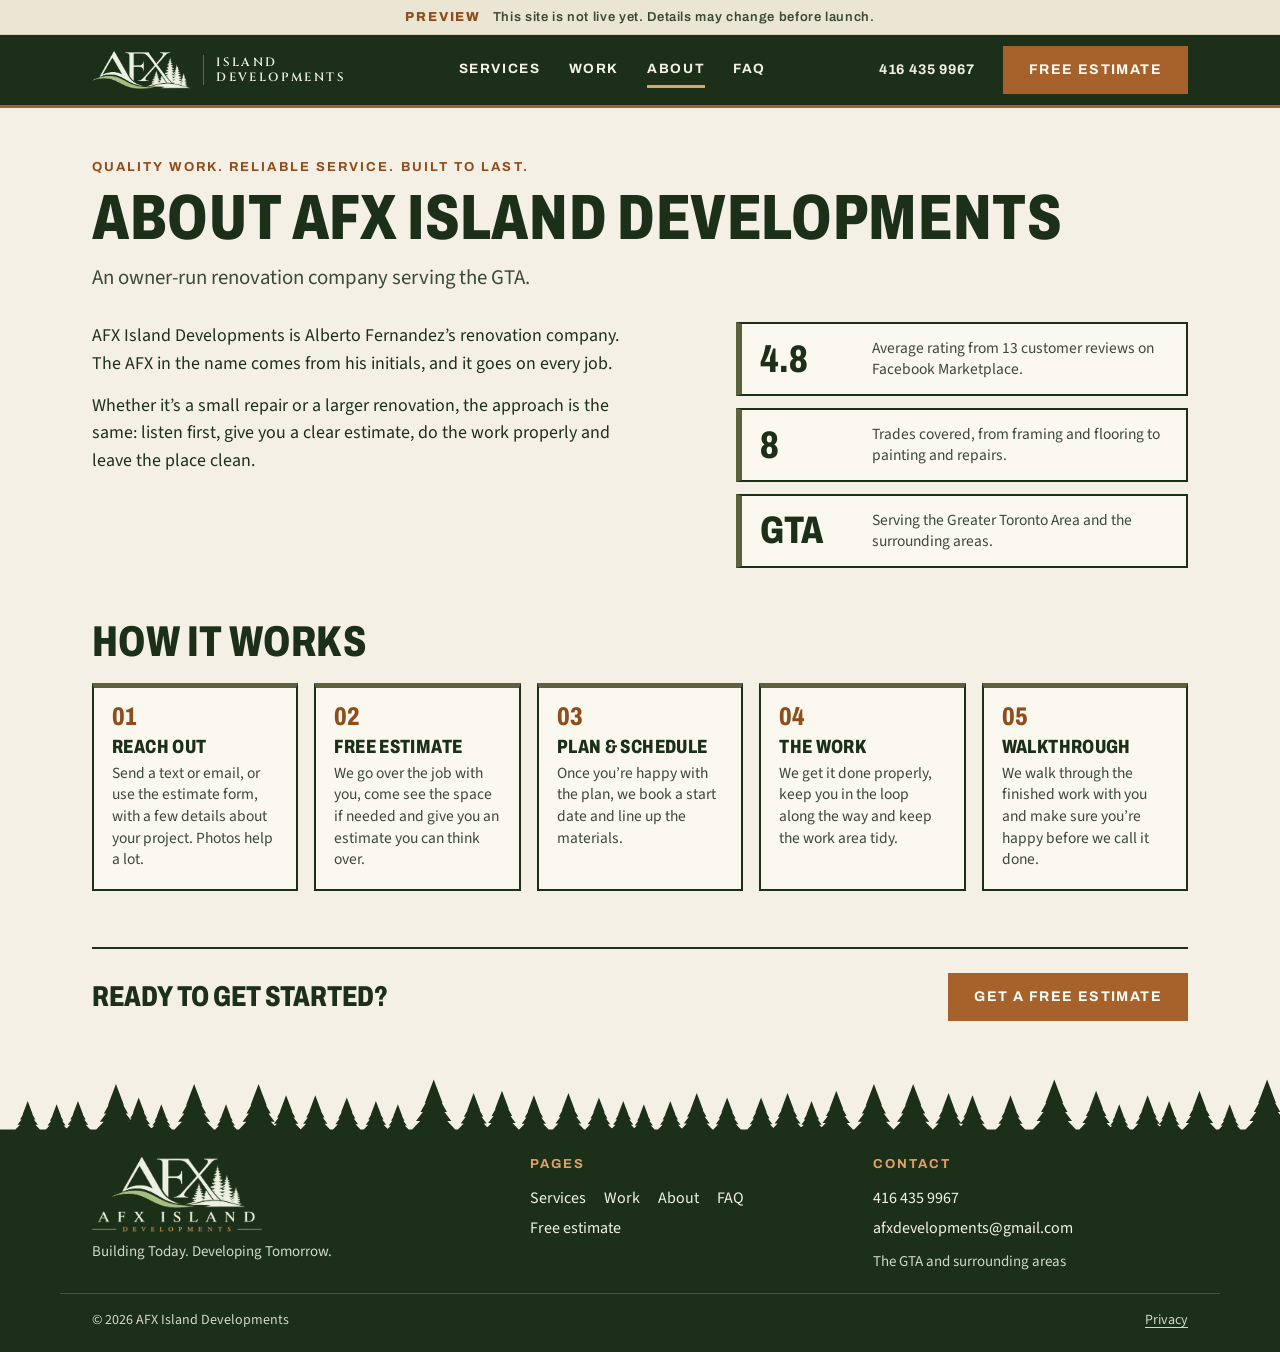
==== about.html @ 52b3d596 "Redesign: minimal multi-page site in the logo's colours - Split into Home, Services, Work, About, FA" ====
<!doctype html>
<html lang="en">
<head>
<meta charset="utf-8">
<meta name="viewport" content="width=device-width,initial-scale=1,viewport-fit=cover">
<title>About · AFX Island Developments</title>
<meta name="description" content="AFX Island Developments is an owner-run renovation company serving the GTA. How we work: reach out, free estimate, plan and schedule, the work, walkthrough.">
<!-- PREVIEW: delete the next line at launch (and see README "Launch checklist") -->
<meta name="robots" content="noindex, nofollow">
<link rel="canonical" href="https://marcospila.github.io/afx-island-developments/about.html">
<meta property="og:type" content="website">
<meta property="og:site_name" content="AFX Island Developments">
<meta property="og:title" content="About · AFX Island Developments">
<meta property="og:description" content="AFX Island Developments is an owner-run renovation company serving the GTA. How we work: reach out, free estimate, plan and schedule, the work, walkthrough.">
<meta property="og:url" content="https://marcospila.github.io/afx-island-developments/about.html">
<meta property="og:image" content="https://marcospila.github.io/afx-island-developments/img/og-image.png">
<meta property="og:image:width" content="1200">
<meta property="og:image:height" content="630">
<meta property="og:image:alt" content="AFX Island Developments logo: home renovations and repairs across the GTA, free estimates">
<meta property="og:locale" content="en_CA">
<meta name="twitter:card" content="summary_large_image">
<meta name="theme-color" content="#1c3019">
<link rel="icon" type="image/png" sizes="32x32" href="img/favicon-32.png">
<link rel="icon" type="image/png" sizes="512x512" href="img/icon-512.png">
<link rel="apple-touch-icon" href="img/apple-touch-icon.png">
<link rel="preload" href="fonts/archivo-latin.woff2" as="font" type="font/woff2" crossorigin>
<link rel="preload" href="fonts/source-sans-3-latin.woff2" as="font" type="font/woff2" crossorigin>
<link rel="stylesheet" href="fonts/fonts.css">
<link rel="stylesheet" href="css/site.css">
<script>document.documentElement.classList.add('js')</script>
</head>
<body>
<a class="skip" href="#main">Skip to content</a>
<!-- PREVIEW-BAR:START (delete through PREVIEW-BAR:END at launch) -->
<div class="preview-bar" role="note"><b>Preview</b> This site is not live yet. Details may change before launch.</div>
<!-- PREVIEW-BAR:END -->
<header class="site-header dark">
  <div class="wrap bar">
    <a class="logo" href="index.html" aria-label="AFX Island Developments, home"><img src="img/afx-mark-dark.png" alt="" width="600" height="230"><span>Island<br>Developments</span></a>
    <nav class="nav" id="nav" aria-label="Main"><a href="services.html">Services</a><a href="work.html">Work</a><a href="about.html" aria-current="page">About</a><a href="faq.html">FAQ</a><a class="nav-est" href="quote.html">Free estimate</a></nav>
    <a class="phone" href="tel:+14164359967">416 435 9967</a>
    <a class="btn est" href="quote.html">Free estimate</a>
    <a class="btn call" href="tel:+14164359967">Call</a>
    <button class="menu-btn" id="menuBtn" type="button" aria-label="Open menu" aria-expanded="false" aria-controls="nav"><span></span><span></span><span></span></button>
  </div>
</header>
<main id="main">
<div class="page-head"><div class="wrap">
  <p class="eyebrow">Quality Work. Reliable Service. Built to Last.</p>
  <h1>About AFX Island Developments</h1>
  <p class="lede">An owner-run renovation company serving the GTA.</p>
</div></div>

<div class="wrap" style="padding-bottom:8px">
  <div class="about-grid">
    <div class="story">
      <p>AFX Island Developments is Alberto Fernandez’s renovation company. The AFX in the name comes from his initials, and it goes on every job.</p>
      <p>Whether it’s a small repair or a larger renovation, the approach is the same: listen first, give you a clear estimate, do the work properly and leave the place clean.</p>
    </div>
    <div class="stats">
      <div class="stat"><b>4.8</b><span>Average rating from 13 customer reviews on Facebook Marketplace.</span></div>
      <div class="stat"><b>8</b><span>Trades covered, from framing and flooring to painting and repairs.</span></div>
      <div class="stat"><b>GTA</b><span>Serving the Greater Toronto Area and the surrounding areas.</span></div>
    </div>
  </div>
  <section class="about-sec" aria-labelledby="how-h">
    <h2 id="how-h">How it works</h2>
    <ol class="steps"><li class="step"><span class="n">01</span><h3>Reach out</h3><p>Send a text or email, or use the estimate form, with a few details about your project. Photos help a lot.</p></li><li class="step"><span class="n">02</span><h3>Free estimate</h3><p>We go over the job with you, come see the space if needed and give you an estimate you can think over.</p></li><li class="step"><span class="n">03</span><h3>Plan &amp; schedule</h3><p>Once you’re happy with the plan, we book a start date and line up the materials.</p></li><li class="step"><span class="n">04</span><h3>The work</h3><p>We get it done properly, keep you in the loop along the way and keep the work area tidy.</p></li><li class="step"><span class="n">05</span><h3>Walkthrough</h3><p>We walk through the finished work with you and make sure you’re happy before we call it done.</p></li></ol>
  </section>
  <div class="cta-row"><p>Ready to get started?</p><a class="btn" href="quote.html">Get a free estimate</a></div>
</div>
</main>

<div class="footer-trees" aria-hidden="true"></div>
<footer class="site-footer dark">
  <div class="wrap foot-grid">
    <div>
      <img class="foot-logo" src="img/afx-logo-dark.png" alt="AFX Island Developments" width="900" height="399">
      <p>Building Today. Developing Tomorrow.</p>
    </div>
    <nav aria-label="Pages"><h2>Pages</h2><a href="services.html">Services</a><a href="work.html">Work</a><a href="about.html">About</a><a href="faq.html">FAQ</a><a href="quote.html">Free estimate</a></nav>
    <div><h2>Contact</h2><a href="tel:+14164359967">416 435 9967</a><a href="mailto:afxdevelopments@gmail.com">afxdevelopments@gmail.com</a><p style="margin-top:6px">The GTA and surrounding areas</p></div>
  </div>
  <div class="wrap foot-base"><span>© <span id="yr">2026</span> AFX Island Developments</span><a href="privacy.html">Privacy</a></div>
</footer>
<script src="js/site.js"></script>
</body>
</html>
---- fonts/fonts.css ----
@font-face { font-family: 'Archivo'; font-style: normal; font-weight: 300 900; font-stretch: 62% 125%; font-display: swap; src: url(archivo-latin.woff2) format('woff2'); unicode-range: U+0000-00FF, U+0131, U+0152-0153, U+02BB-02BC, U+02C6, U+02DA, U+02DC, U+0304, U+0308, U+0329, U+2000-206F, U+20AC, U+2122, U+2191, U+2193, U+2212, U+2215, U+FEFF, U+FFFD; }
@font-face { font-family: 'Cinzel'; font-style: normal; font-weight: 500; font-display: swap; src: url(cinzel-latin.woff2) format('woff2'); unicode-range: U+0000-00FF, U+0131, U+0152-0153, U+02BB-02BC, U+02C6, U+02DA, U+02DC, U+0304, U+0308, U+0329, U+2000-206F, U+20AC, U+2122, U+2191, U+2193, U+2212, U+2215, U+FEFF, U+FFFD; }
@font-face { font-family: 'Cinzel'; font-style: normal; font-weight: 600; font-display: swap; src: url(cinzel-latin.woff2) format('woff2'); unicode-range: U+0000-00FF, U+0131, U+0152-0153, U+02BB-02BC, U+02C6, U+02DA, U+02DC, U+0304, U+0308, U+0329, U+2000-206F, U+20AC, U+2122, U+2191, U+2193, U+2212, U+2215, U+FEFF, U+FFFD; }
@font-face { font-family: 'Cinzel'; font-style: normal; font-weight: 700; font-display: swap; src: url(cinzel-latin.woff2) format('woff2'); unicode-range: U+0000-00FF, U+0131, U+0152-0153, U+02BB-02BC, U+02C6, U+02DA, U+02DC, U+0304, U+0308, U+0329, U+2000-206F, U+20AC, U+2122, U+2191, U+2193, U+2212, U+2215, U+FEFF, U+FFFD; }
@font-face { font-family: 'Source Sans 3'; font-style: normal; font-weight: 400; font-display: swap; src: url(source-sans-3-latin.woff2) format('woff2'); unicode-range: U+0000-00FF, U+0131, U+0152-0153, U+02BB-02BC, U+02C6, U+02DA, U+02DC, U+0304, U+0308, U+0329, U+2000-206F, U+20AC, U+2122, U+2191, U+2193, U+2212, U+2215, U+FEFF, U+FFFD; }
@font-face { font-family: 'Source Sans 3'; font-style: normal; font-weight: 500; font-display: swap; src: url(source-sans-3-latin.woff2) format('woff2'); unicode-range: U+0000-00FF, U+0131, U+0152-0153, U+02BB-02BC, U+02C6, U+02DA, U+02DC, U+0304, U+0308, U+0329, U+2000-206F, U+20AC, U+2122, U+2191, U+2193, U+2212, U+2215, U+FEFF, U+FFFD; }
@font-face { font-family: 'Source Sans 3'; font-style: normal; font-weight: 600; font-display: swap; src: url(source-sans-3-latin.woff2) format('woff2'); unicode-range: U+0000-00FF, U+0131, U+0152-0153, U+02BB-02BC, U+02C6, U+02DA, U+02DC, U+0304, U+0308, U+0329, U+2000-206F, U+20AC, U+2122, U+2191, U+2193, U+2212, U+2215, U+FEFF, U+FFFD; }
@font-face { font-family: 'Source Sans 3'; font-style: normal; font-weight: 700; font-display: swap; src: url(source-sans-3-latin.woff2) format('woff2'); unicode-range: U+0000-00FF, U+0131, U+0152-0153, U+02BB-02BC, U+02C6, U+02DA, U+02DC, U+0304, U+0308, U+0329, U+2000-206F, U+20AC, U+2122, U+2191, U+2193, U+2212, U+2215, U+FEFF, U+FFFD; }
---- css/site.css ----
/* AFX Island Developments: one flat theme, no animation.
   Colours are sampled from the logo: forest #1c3019, olive #5b623d, copper #a7612b. */
:root {
  --forest: #1c3019; --olive: #5b623d; --olive-light: #a9b27b;
  --copper: #a7612b; --copper-dark: #8f4d1b; --copper-light: #e0a068;
  --cream: #f4f0e6; --cream-2: #ebe5d4; --card: #fbf8f0;
  --ink: #1c3019; --ink-2: #3b4937; --ink-3: #566352; --line: #d6cdb6; --err: #a8261e;
  --on-dark: #d5d6c6;
  --display: 'Archivo', ui-sans-serif, system-ui, sans-serif;
  --serif: 'Cinzel', Georgia, serif;
  --body: 'Source Sans 3', ui-sans-serif, system-ui, -apple-system, 'Segoe UI', sans-serif;
  --max: 1160px; --gutter: clamp(16px, 4vw, 32px);
}
*, *::before, *::after { box-sizing: border-box; }
html { -webkit-text-size-adjust: 100%; }
body { margin: 0; background: var(--cream); color: var(--ink); font: 400 17px/1.55 var(--body); display: flex; flex-direction: column; min-height: 100vh; }
main { flex: 1; }
img { max-width: 100%; height: auto; }
a { color: var(--copper-dark); text-underline-offset: 3px; }
a:hover { color: var(--ink); }
:focus-visible { outline: 3px solid var(--copper); outline-offset: 2px; }
.dark :focus-visible { outline-color: var(--copper-light); }
.skip { position: absolute; left: -9999px; top: 8px; z-index: 100; background: var(--cream); color: var(--ink); padding: 10px 14px; font-weight: 700; }
.skip:focus { left: 8px; }
.wrap { width: 100%; max-width: var(--max); margin-inline: auto; padding-inline: var(--gutter); }

/* type: sturdy, condensed, upper-case headings */
h1, h2, h3 { margin: 0; font-family: var(--display); font-weight: 800; font-stretch: 75%; text-transform: uppercase; line-height: 1; letter-spacing: .01em; text-wrap: balance; }
h1 { font-size: clamp(2.5rem, 1.4rem + 3.6vw, 4.4rem); }
h2 { font-size: clamp(1.8rem, 1.3rem + 2vw, 2.7rem); }
h3 { font-size: 1.4rem; letter-spacing: .02em; }
p { margin: 0 0 14px; }
.eyebrow { margin: 0; font: 700 13px/1.2 var(--display); letter-spacing: .16em; text-transform: uppercase; color: var(--copper-dark); }
.lede { font-size: clamp(1.1rem, 1rem + .4vw, 1.3rem); color: var(--ink-2); max-width: 56ch; }

/* preview bar (removed at launch, see README) */
.preview-bar { background: var(--cream-2); color: var(--ink-2); text-align: center; padding: 8px var(--gutter); font: 600 13px/1.4 var(--display); letter-spacing: .05em; border-bottom: 1px solid var(--line); }
.preview-bar b { font-weight: 800; text-transform: uppercase; letter-spacing: .14em; margin-right: 8px; color: var(--copper-dark); }

/* buttons */
.btn { display: inline-flex; align-items: center; justify-content: center; min-height: 48px; padding: 0 24px; border: 2px solid var(--copper); background: var(--copper); color: #fffdf7; font: 700 14px/1 var(--display); letter-spacing: .1em; text-transform: uppercase; text-decoration: none; cursor: pointer; transition: background-color .15s, border-color .15s, color .15s; }
.btn:hover { background: var(--copper-dark); border-color: var(--copper-dark); color: #fffdf7; }
.btn.ghost { background: transparent; color: var(--ink); border-color: var(--ink); }
.btn.ghost:hover { background: var(--ink); color: var(--cream); }
.dark .btn.ghost { color: var(--cream); border-color: var(--cream); }
.dark .btn.ghost:hover { background: var(--cream); color: var(--forest); }

/* header */
.site-header { background: var(--forest); color: var(--cream); border-bottom: 3px solid var(--copper); }
.bar { display: flex; align-items: center; gap: 28px; min-height: 70px; }
.logo { display: flex; align-items: center; gap: 12px; color: var(--cream); text-decoration: none; }
.logo img { height: 38px; width: auto; display: block; }
.logo span { font: 600 12px/1.25 var(--serif); letter-spacing: .2em; text-transform: uppercase; padding-left: 12px; border-left: 1px solid rgb(244 240 230 / .3); }
.nav { display: flex; gap: 28px; margin-inline: auto; }
.nav a { color: var(--cream); text-decoration: none; font: 700 13.5px/1 var(--display); letter-spacing: .12em; text-transform: uppercase; padding: 10px 0; border-bottom: 3px solid transparent; }
.nav a:hover { color: var(--copper-light); }
.nav a[aria-current="page"] { border-bottom-color: var(--copper-light); }
.nav .nav-est { display: none; }
.phone { color: var(--cream); text-decoration: none; font: 700 14px/1 var(--display); letter-spacing: .06em; white-space: nowrap; }
.phone:hover { color: var(--copper-light); }
.btn.call, .menu-btn { display: none; }

/* hero */
.hero { position: relative; background: var(--forest); color: var(--cream); padding: clamp(28px, 4.5vw, 56px) 0 clamp(96px, 10vw, 116px); }
.hero-grid { display: grid; grid-template-columns: 1.25fr .75fr; gap: 48px; align-items: center; }
.hero .eyebrow { color: var(--copper-light); }
.hero h1 { margin: 12px 0 14px; }
.hero .lede { color: var(--on-dark); margin-bottom: 0; }
.actions { display: flex; flex-wrap: wrap; gap: 12px; margin-top: 24px; }
.hero-logo { width: 100%; max-width: 380px; justify-self: end; }
.facts { list-style: none; display: flex; flex-wrap: wrap; gap: 8px 32px; margin: 28px 0 0; padding: 16px 0 0; border-top: 1px solid rgb(244 240 230 / .2); color: var(--on-dark); font-size: 15px; }
.facts b { font: 800 17px var(--display); color: var(--cream); margin-right: 4px; }
.trees { position: absolute; left: 0; right: 0; bottom: -1px; height: clamp(56px, 8vw, 92px); background: var(--cream); -webkit-mask: url(../img/treeline.svg) left bottom / auto 100% repeat-x; mask: url(../img/treeline.svg) left bottom / auto 100% repeat-x; }
.footer-trees { height: clamp(40px, 6vw, 72px); background: var(--forest); -webkit-mask: url(../img/treeline.svg) left bottom / auto 100% repeat-x; mask: url(../img/treeline.svg) left bottom / auto 100% repeat-x; margin-top: clamp(20px, 3vw, 32px); }

/* sections */
.section { padding: clamp(32px, 5vw, 60px) 0 clamp(8px, 1.5vw, 16px); }
.section-head { display: flex; justify-content: space-between; align-items: baseline; flex-wrap: wrap; gap: 8px 16px; margin-bottom: 22px; }
.more { font: 700 13px/1 var(--display); letter-spacing: .12em; text-transform: uppercase; }
.page-head { padding: clamp(28px, 4.5vw, 52px) 0 clamp(16px, 2.5vw, 28px); }
.page-head h1 { font-size: clamp(2.4rem, 1.5rem + 3.4vw, 4rem); margin: 10px 0 12px; }
.page-head .lede { margin: 0; }
.cta-row { display: flex; justify-content: space-between; align-items: center; flex-wrap: wrap; gap: 16px 32px; margin-top: clamp(32px, 5vw, 56px); padding-top: 24px; border-top: 2px solid var(--ink); }
.cta-row p { margin: 0; font: 800 clamp(1.3rem, 1rem + 1.2vw, 1.8rem)/1.1 var(--display); font-stretch: 75%; text-transform: uppercase; }

/* service tiles (home) and cards (services page) */
.tiles { display: grid; grid-template-columns: repeat(4, 1fr); gap: 14px; }
.tile { display: block; padding: 16px 18px 20px; background: var(--card); border: 2px solid var(--ink); border-top: 5px solid var(--olive); color: var(--ink); text-decoration: none; }
.tile:hover { background: var(--forest); color: var(--cream); border-color: var(--forest); border-top-color: var(--copper-light); }
.tile .n { font: 700 12px/1 var(--display); letter-spacing: .14em; color: var(--copper-dark); }
.tile h3 { margin: 8px 0 8px; }
.tile p { margin: 0; font-size: 15px; line-height: 1.4; color: var(--ink-2); }
.tile:hover .n { color: var(--copper-light); }
.tile:hover p { color: var(--on-dark); }
.svc-grid { display: grid; grid-template-columns: repeat(auto-fit, minmax(250px, 1fr)); gap: 16px; }
.svc { display: flex; flex-direction: column; gap: 10px; padding: 20px; background: var(--card); border: 2px solid var(--ink); border-top: 6px solid var(--copper); scroll-margin-top: 16px; }
.svc:target { outline: 3px solid var(--copper); outline-offset: 3px; }
.svc h3 { margin: 0; }
.svc > p { margin: 0; color: var(--ink-2); font-size: 16px; line-height: 1.4; }
.svc ul { list-style: none; margin: 0; padding: 0; font-size: 16px; }
.svc li { position: relative; padding: 3px 0 3px 18px; }
.svc li::before { content: ''; position: absolute; left: 0; top: .78em; width: 7px; height: 7px; background: var(--olive); }
.svc .go { margin-top: auto; padding-top: 10px; font: 700 13px/1 var(--display); letter-spacing: .12em; text-transform: uppercase; }

/* work */
.filters { display: flex; flex-wrap: wrap; gap: 8px; margin-bottom: 20px; }
.chip { min-height: 44px; padding: 0 20px; border: 2px solid var(--ink); background: transparent; color: var(--ink); font: 700 13px/1 var(--display); letter-spacing: .12em; text-transform: uppercase; cursor: pointer; }
.chip:hover { background: var(--cream-2); }
.chip[aria-pressed="true"] { background: var(--forest); color: var(--cream); }
.projects { display: grid; grid-template-columns: repeat(auto-fill, minmax(440px, 1fr)); gap: 16px; }
.proj { display: grid; grid-template-columns: 163px 1fr; background: var(--card); border: 2px solid var(--ink); }
.proj[hidden] { display: none; }
.proj img { width: 100%; height: 100%; min-height: 163px; object-fit: cover; display: block; background: var(--cream-2); }
.proj div { padding: 16px 18px; display: flex; flex-direction: column; gap: 8px; }
.proj .eyebrow { letter-spacing: .1em; }
.proj h3 { margin: 0; }
.proj p { margin: 0; font-size: 15.5px; line-height: 1.4; color: var(--ink-2); }
.proj .go { margin-top: auto; font: 700 13px/1.3 var(--display); letter-spacing: .1em; text-transform: uppercase; }

/* about */
.about-grid { display: grid; grid-template-columns: 1.3fr 1fr; gap: clamp(24px, 5vw, 56px); align-items: start; }
.story p { font-size: 1.12rem; max-width: 60ch; }
.stats { display: grid; gap: 12px; }
.stat { display: grid; grid-template-columns: 96px 1fr; gap: 16px; align-items: center; padding: 14px 18px; background: var(--card); border: 2px solid var(--ink); border-left: 6px solid var(--olive); }
.stat b { font: 800 2.4rem/1 var(--display); font-stretch: 75%; color: var(--forest); }
.stat span { font-size: 15.5px; line-height: 1.35; color: var(--ink-2); }
.steps { list-style: none; margin: 0; padding: 0; display: grid; grid-template-columns: repeat(auto-fit, minmax(190px, 1fr)); gap: 16px; }
.step { padding: 16px 18px 18px; background: var(--card); border: 2px solid var(--ink); border-top: 5px solid var(--olive); }
.step .n { display: block; font: 800 1.6rem/1 var(--display); font-stretch: 75%; color: var(--copper-dark); margin-bottom: 8px; }
.step h3 { margin: 0 0 6px; font-size: 1.2rem; }
.step p { margin: 0; font-size: 15.5px; line-height: 1.4; color: var(--ink-2); }
.about-sec { margin-top: clamp(32px, 5vw, 52px); }
.about-sec > h2 { margin-bottom: 20px; }

/* faq */
.faq { max-width: 800px; border-bottom: 2px solid var(--ink); }
.faq details { border-top: 2px solid var(--ink); }
.faq summary { display: flex; justify-content: space-between; gap: 16px; align-items: center; padding: 18px 0; cursor: pointer; list-style: none; font: 700 1.12rem/1.3 var(--body); }
.faq summary::-webkit-details-marker { display: none; }
.faq summary::after { content: '+'; font: 800 1.6rem/1 var(--display); color: var(--copper-dark); }
.faq details[open] summary::after { content: '\2212'; }
.faq summary:hover { color: var(--copper-dark); }
.faq details p { margin: 0 0 18px; max-width: 62ch; color: var(--ink-2); }

/* estimate form */
.quote-grid { display: grid; grid-template-columns: 1.3fr 1fr; gap: clamp(24px, 4vw, 48px); align-items: start; }
.qf fieldset { border: 0; padding: 0; margin: 0 0 20px; }
.qf legend, .qf label.lbl { display: block; padding: 0; margin-bottom: 8px; font: 700 13px/1.2 var(--display); letter-spacing: .12em; text-transform: uppercase; color: var(--ink); }
.opt { font-weight: 600; color: var(--ink-3); letter-spacing: .06em; text-transform: none; margin-left: 6px; }
.checks { display: flex; flex-wrap: wrap; gap: 8px; }
.check { position: relative; }
.check input { position: absolute; opacity: 0; inset: 0; width: 100%; height: 100%; margin: 0; cursor: pointer; }
.check span { display: block; padding: 10px 14px; border: 2px solid var(--ink); background: var(--card); font: 600 14.5px/1.1 var(--body); }
.check:hover span { background: var(--cream-2); }
.check input:checked + span { background: var(--forest); color: var(--cream); border-color: var(--forest); }
.check input:focus-visible + span { outline: 3px solid var(--copper); outline-offset: 2px; }
.field { margin-bottom: 16px; }
.err:empty { display: none; }
.row2 { display: grid; grid-template-columns: 1fr 1fr; gap: 0 16px; }
.field input, .field textarea, .field select { width: 100%; min-height: 48px; padding: 11px 14px; border: 2px solid var(--ink); border-radius: 0; background: #fffdf7; color: var(--ink); font: 400 16px/1.4 var(--body); }
.field textarea { min-height: 120px; resize: vertical; }
.field [aria-invalid="true"] { border-color: var(--err); }
.err { display: block; margin-top: 4px; color: var(--err); font-size: 14px; font-weight: 600; }
.send { display: flex; flex-wrap: wrap; gap: 12px; margin-top: 4px; }
.note { margin: 12px 0 0; font-size: 15px; color: var(--ink-3); }
.panel { background: var(--card); border: 2px solid var(--ink); border-top: 6px solid var(--olive); padding: 20px; margin-bottom: 16px; }
.panel h2 { font-size: 1.5rem; margin-bottom: 12px; }
.preview { margin: 0; white-space: pre-wrap; word-break: break-word; font: 400 15px/1.5 var(--body); color: var(--ink-2); max-height: 340px; overflow: auto; }
.contact-list { margin: 0; padding: 0; list-style: none; }
.contact-list li { display: flex; justify-content: space-between; align-items: center; flex-wrap: wrap; gap: 6px 12px; padding: 10px 0; border-top: 1px solid var(--line); }
.contact-list li:first-child { border-top: 0; padding-top: 0; }
.contact-list .k { font: 700 12px/1 var(--display); letter-spacing: .14em; text-transform: uppercase; color: var(--ink-3); }
.contact-list .v { font-weight: 600; }
.copy { min-height: 32px; padding: 0 12px; border: 2px solid var(--ink); background: transparent; color: var(--ink); font: 700 12px/1 var(--display); letter-spacing: .1em; text-transform: uppercase; cursor: pointer; margin-left: 10px; }
.copy:hover { background: var(--ink); color: var(--cream); }

/* privacy / plain text pages */
.prose { max-width: 740px; }
.prose h2 { font-size: 1.5rem; margin: 32px 0 8px; padding-top: 20px; border-top: 2px solid var(--ink); }
.prose ul { margin: 0 0 14px; padding-left: 1.2em; }
.prose li { margin-bottom: 6px; }
.prose li::marker { color: var(--copper); }
.prose code { font: 500 .9em ui-monospace, Consolas, monospace; background: var(--cream-2); padding: 1px 6px; }
.updated { margin: 0 0 8px; font-size: 14px; color: var(--ink-3); }

/* footer */
.site-footer { background: var(--forest); color: var(--cream); }
.foot-grid { display: grid; grid-template-columns: 1.3fr 1fr 1fr; gap: 28px; padding-top: 24px; padding-bottom: 20px; }
.foot-grid nav a { display: inline-block; margin-right: 18px; }
.foot-logo { width: 170px; display: block; margin-bottom: 8px; }
.foot-grid p { margin: 0; color: var(--on-dark); font-size: 15px; }
.foot-grid h2 { margin: 0 0 10px; font: 700 13px/1.2 var(--display); letter-spacing: .16em; text-transform: uppercase; color: var(--copper-light); }
.foot-grid a { display: block; padding: 3px 0; color: var(--cream); text-decoration: none; font-size: 16px; }
.foot-grid a:hover { color: var(--copper-light); text-decoration: underline; }
.foot-base { display: flex; justify-content: space-between; flex-wrap: wrap; gap: 8px 16px; padding-top: 16px; padding-bottom: 20px; border-top: 1px solid rgb(244 240 230 / .18); font-size: 14px; color: var(--on-dark); }
.foot-base a { color: var(--on-dark); }
.foot-base a:hover { color: var(--copper-light); }

/* tablets and phones */
@media (max-width: 1000px) {
  .tiles { grid-template-columns: repeat(2, 1fr); }
  .quote-grid, .about-grid { grid-template-columns: 1fr; }
}
@media (max-width: 900px) {
  .bar { gap: 12px; min-height: 62px; flex-wrap: wrap; }
  .logo { margin-right: auto; }
  .phone, .btn.est { display: none; }
  .btn.call { display: inline-flex; min-height: 40px; padding: 0 16px; }
  .menu-btn { display: inline-flex; flex-direction: column; justify-content: center; gap: 5px; width: 44px; height: 44px; padding: 0 10px; border: 2px solid var(--cream); background: none; cursor: pointer; }
  .menu-btn span { display: block; height: 2px; background: var(--cream); }
  .nav { order: 5; flex-basis: 100%; flex-direction: column; gap: 0; margin: 0 0 10px; border-top: 1px solid rgb(244 240 230 / .2); }
  .js .nav { display: none; }
  .menu-open .nav { display: flex; }
  .nav a { padding: 16px 0; font-size: 15px; border-bottom: 1px solid rgb(244 240 230 / .12); }
  .nav a[aria-current="page"] { border-bottom-color: rgb(244 240 230 / .12); color: var(--copper-light); }
  .nav .nav-est { display: block; color: var(--copper-light); }
  .hero-grid { grid-template-columns: 1fr; }
  .hero-logo { display: none; }
  .foot-grid { grid-template-columns: 1fr 1fr; }
  .foot-grid > :first-child { grid-column: 1 / -1; }
}
@media (max-width: 560px) {
  body { font-size: 16.5px; }
  .logo span { display: none; }
  .tiles { grid-template-columns: 1fr 1fr; gap: 10px; }
  .tile { padding: 12px 12px 14px; }
  .tile p { display: none; }
  .tile h3 { font-size: 1.15rem; margin: 6px 0 0; }
  .row2 { grid-template-columns: 1fr; }
  .projects { grid-template-columns: 1fr; }
  .cta-row .btn { width: 100%; }
  .proj { grid-template-columns: 112px 1fr; }
  .proj img { min-height: 112px; }
  .proj div { padding: 12px 14px; }
  .stat { grid-template-columns: 76px 1fr; }
  .actions .btn, .send .btn { width: 100%; }
  .facts { gap: 6px 20px; }
}
@media (prefers-reduced-motion: reduce) { * { transition: none !important; } }
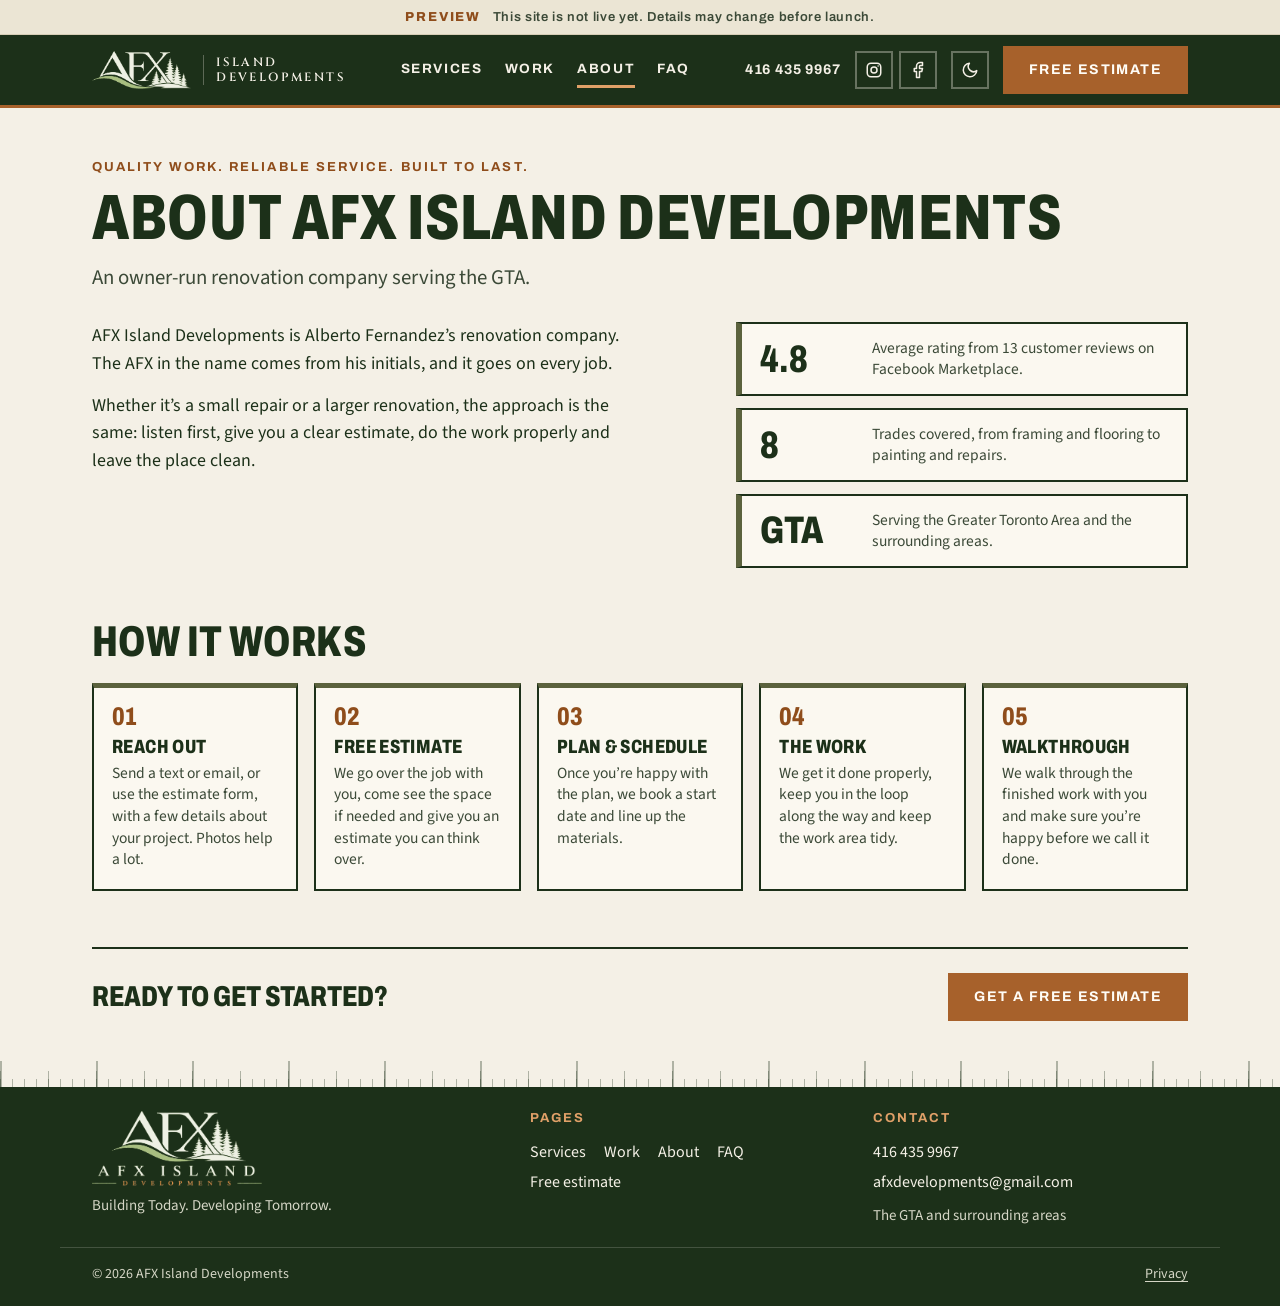
==== commit a4a8cdda: "Restore theme switch, add social icons, replace treeline with ruler edge, fix logo hover - Light/dar" ====
--- a/about.html
+++ b/about.html
@@ -27,7 +27,7 @@
 <link rel="preload" href="fonts/source-sans-3-latin.woff2" as="font" type="font/woff2" crossorigin>
 <link rel="stylesheet" href="fonts/fonts.css">
 <link rel="stylesheet" href="css/site.css">
-<script>document.documentElement.classList.add('js')</script>
+<script>document.documentElement.classList.add('js');try{var t=localStorage.getItem('afx-theme');if(t==='light'||t==='dark')document.documentElement.setAttribute('data-theme',t)}catch(e){}</script>
 </head>
 <body>
 <a class="skip" href="#main">Skip to content</a>
@@ -37,9 +37,13 @@
 <header class="site-header dark">
   <div class="wrap bar">
     <a class="logo" href="index.html" aria-label="AFX Island Developments, home"><img src="img/afx-mark-dark.png" alt="" width="600" height="230"><span>Island<br>Developments</span></a>
-    <nav class="nav" id="nav" aria-label="Main"><a href="services.html">Services</a><a href="work.html">Work</a><a href="about.html" aria-current="page">About</a><a href="faq.html">FAQ</a><a class="nav-est" href="quote.html">Free estimate</a></nav>
-    <a class="phone" href="tel:+14164359967">416 435 9967</a>
-    <a class="btn est" href="quote.html">Free estimate</a>
+    <nav class="nav" id="nav" aria-label="Main"><a href="services.html">Services</a><a href="work.html">Work</a><a href="about.html" aria-current="page">About</a><a href="faq.html">FAQ</a><a class="nav-est" href="quote.html">Free estimate</a><div class="nav-social"><a class="icon-btn" href="#" data-social="instagram" aria-label="Instagram"><svg viewBox="0 0 24 24" aria-hidden="true"><rect x="3" y="3" width="18" height="18" rx="5"/><circle cx="12" cy="12" r="4"/><path d="M17.5 6.5h.01"/></svg></a><a class="icon-btn" href="#" data-social="facebook" aria-label="Facebook"><svg viewBox="0 0 24 24" aria-hidden="true"><path d="M18 2h-3a5 5 0 0 0-5 5v3H7v4h3v8h4v-8h3l1-4h-4V7a1 1 0 0 1 1-1h3z"/></svg></a></div></nav>
+    <div class="bar-end">
+      <a class="phone" href="tel:+14164359967">416 435 9967</a>
+      <div class="socials"><a class="icon-btn" href="#" data-social="instagram" aria-label="Instagram"><svg viewBox="0 0 24 24" aria-hidden="true"><rect x="3" y="3" width="18" height="18" rx="5"/><circle cx="12" cy="12" r="4"/><path d="M17.5 6.5h.01"/></svg></a><a class="icon-btn" href="#" data-social="facebook" aria-label="Facebook"><svg viewBox="0 0 24 24" aria-hidden="true"><path d="M18 2h-3a5 5 0 0 0-5 5v3H7v4h3v8h4v-8h3l1-4h-4V7a1 1 0 0 1 1-1h3z"/></svg></a></div>
+      <button class="icon-btn theme-sw" type="button" data-theme-toggle aria-label="Switch to dark mode"><svg class="moon" viewBox="0 0 24 24" aria-hidden="true"><path d="M21 12.8A9 9 0 1 1 11.2 3a7 7 0 0 0 9.8 9.8z"/></svg><svg class="sun" viewBox="0 0 24 24" aria-hidden="true"><circle cx="12" cy="12" r="4"/><path d="M12 2v2M12 20v2M4.9 4.9l1.4 1.4M17.7 17.7l1.4 1.4M2 12h2M20 12h2M4.9 19.1l1.4-1.4M17.7 6.3l1.4-1.4"/></svg></button>
+      <a class="btn est" href="quote.html">Free estimate</a>
+    </div>
     <a class="btn call" href="tel:+14164359967">Call</a>
     <button class="menu-btn" id="menuBtn" type="button" aria-label="Open menu" aria-expanded="false" aria-controls="nav"><span></span><span></span><span></span></button>
   </div>
@@ -71,7 +75,7 @@
 </div>
 </main>
 
-<div class="footer-trees" aria-hidden="true"></div>
+<div class="footer-ruler" aria-hidden="true"></div>
 <footer class="site-footer dark">
   <div class="wrap foot-grid">
     <div>
--- a/css/site.css
+++ b/css/site.css
@@ -1,26 +1,46 @@
-/* AFX Island Developments: one flat theme, no animation.
-   Colours are sampled from the logo: forest #1c3019, olive #5b623d, copper #a7612b. */
+/* AFX Island Developments: flat theme, no animation.
+   Colours are sampled from the logo: forest #1c3019, olive #5b623d, copper #a7612b.
+   Light is the default; dark follows the visitor's system setting unless they use the switch. */
 :root {
-  --forest: #1c3019; --olive: #5b623d; --olive-light: #a9b27b;
-  --copper: #a7612b; --copper-dark: #8f4d1b; --copper-light: #e0a068;
-  --cream: #f4f0e6; --cream-2: #ebe5d4; --card: #fbf8f0;
-  --ink: #1c3019; --ink-2: #3b4937; --ink-3: #566352; --line: #d6cdb6; --err: #a8261e;
+  --forest: #1c3019; --olive: #5b623d; --copper: #a7612b; --copper-dark: #8f4d1b; --copper-light: #e0a068;
+  --cream: #f4f0e6;            /* the light colour used on the dark bands (header, hero, footer) */
   --on-dark: #d5d6c6;
+  /* theme tokens (light) */
+  --paper: #f4f0e6; --alt: #ebe5d4; --card: #fbf8f0; --field: #fffdf7;
+  --ink: #1c3019; --ink-2: #3b4937; --ink-3: #566352;
+  --edge: #1c3019; --edge-strong: #1c3019; --line: #d6cdb6;
+  --accent-text: #8f4d1b; --olive-line: #5b623d; --sel-bg: #1c3019; --sel-fg: #f4f0e6; --err: #a8261e;
+  --tick-page: rgb(28 48 25 / .32);
+  color-scheme: light;
   --display: 'Archivo', ui-sans-serif, system-ui, sans-serif;
   --serif: 'Cinzel', Georgia, serif;
   --body: 'Source Sans 3', ui-sans-serif, system-ui, -apple-system, 'Segoe UI', sans-serif;
   --max: 1160px; --gutter: clamp(16px, 4vw, 32px);
 }
+@media (prefers-color-scheme: dark) { :root:not([data-theme="light"]) {
+  --paper: #0e180d; --alt: #142213; --card: #162615; --field: #0c140b;
+  --ink: #eef0e4; --ink-2: #c9d0bf; --ink-3: #9aa795;
+  --edge: #3d5638; --edge-strong: #7d9277; --line: #2a3d29;
+  --accent-text: #e0a068; --olive-line: #7f8b55; --sel-bg: #eef0e4; --sel-fg: #1c3019; --err: #ff9b8f;
+  --tick-page: rgb(244 240 230 / .2); color-scheme: dark; } }
+:root[data-theme="dark"] {
+  --paper: #0e180d; --alt: #142213; --card: #162615; --field: #0c140b;
+  --ink: #eef0e4; --ink-2: #c9d0bf; --ink-3: #9aa795;
+  --edge: #3d5638; --edge-strong: #7d9277; --line: #2a3d29;
+  --accent-text: #e0a068; --olive-line: #7f8b55; --sel-bg: #eef0e4; --sel-fg: #1c3019; --err: #ff9b8f;
+  --tick-page: rgb(244 240 230 / .2); color-scheme: dark; }
+
 *, *::before, *::after { box-sizing: border-box; }
 html { -webkit-text-size-adjust: 100%; }
-body { margin: 0; background: var(--cream); color: var(--ink); font: 400 17px/1.55 var(--body); display: flex; flex-direction: column; min-height: 100vh; }
+body { margin: 0; background: var(--paper); color: var(--ink); font: 400 17px/1.55 var(--body); display: flex; flex-direction: column; min-height: 100vh; }
 main { flex: 1; }
 img { max-width: 100%; height: auto; }
-a { color: var(--copper-dark); text-underline-offset: 3px; }
+a { color: var(--accent-text); text-underline-offset: 3px; }
 a:hover { color: var(--ink); }
+::placeholder { color: var(--ink-3); opacity: 1; }
 :focus-visible { outline: 3px solid var(--copper); outline-offset: 2px; }
 .dark :focus-visible { outline-color: var(--copper-light); }
-.skip { position: absolute; left: -9999px; top: 8px; z-index: 100; background: var(--cream); color: var(--ink); padding: 10px 14px; font-weight: 700; }
+.skip { position: absolute; left: -9999px; top: 8px; z-index: 100; background: var(--forest); color: var(--cream); padding: 10px 14px; font-weight: 700; }
 .skip:focus { left: 8px; }
 .wrap { width: 100%; max-width: var(--max); margin-inline: auto; padding-inline: var(--gutter); }
 
@@ -30,38 +50,51 @@
 h2 { font-size: clamp(1.8rem, 1.3rem + 2vw, 2.7rem); }
 h3 { font-size: 1.4rem; letter-spacing: .02em; }
 p { margin: 0 0 14px; }
-.eyebrow { margin: 0; font: 700 13px/1.2 var(--display); letter-spacing: .16em; text-transform: uppercase; color: var(--copper-dark); }
+.eyebrow { margin: 0; font: 700 13px/1.2 var(--display); letter-spacing: .16em; text-transform: uppercase; color: var(--accent-text); }
 .lede { font-size: clamp(1.1rem, 1rem + .4vw, 1.3rem); color: var(--ink-2); max-width: 56ch; }
 
 /* preview bar (removed at launch, see README) */
-.preview-bar { background: var(--cream-2); color: var(--ink-2); text-align: center; padding: 8px var(--gutter); font: 600 13px/1.4 var(--display); letter-spacing: .05em; border-bottom: 1px solid var(--line); }
-.preview-bar b { font-weight: 800; text-transform: uppercase; letter-spacing: .14em; margin-right: 8px; color: var(--copper-dark); }
+.preview-bar { background: var(--alt); color: var(--ink-2); text-align: center; padding: 8px var(--gutter); font: 600 13px/1.4 var(--display); letter-spacing: .05em; border-bottom: 1px solid var(--line); }
+.preview-bar b { font-weight: 800; text-transform: uppercase; letter-spacing: .14em; margin-right: 8px; color: var(--accent-text); }
 
 /* buttons */
 .btn { display: inline-flex; align-items: center; justify-content: center; min-height: 48px; padding: 0 24px; border: 2px solid var(--copper); background: var(--copper); color: #fffdf7; font: 700 14px/1 var(--display); letter-spacing: .1em; text-transform: uppercase; text-decoration: none; cursor: pointer; transition: background-color .15s, border-color .15s, color .15s; }
 .btn:hover { background: var(--copper-dark); border-color: var(--copper-dark); color: #fffdf7; }
-.btn.ghost { background: transparent; color: var(--ink); border-color: var(--ink); }
-.btn.ghost:hover { background: var(--ink); color: var(--cream); }
+.btn.ghost { background: transparent; color: var(--ink); border-color: var(--edge-strong); }
+.btn.ghost:hover { background: var(--sel-bg); color: var(--sel-fg); border-color: var(--sel-bg); }
 .dark .btn.ghost { color: var(--cream); border-color: var(--cream); }
-.dark .btn.ghost:hover { background: var(--cream); color: var(--forest); }
-
-/* header */
+.dark .btn.ghost:hover { background: var(--cream); color: var(--forest); border-color: var(--cream); }
+
+/* header: dark in both themes, so text on it is always the light colour */
 .site-header { background: var(--forest); color: var(--cream); border-bottom: 3px solid var(--copper); }
-.bar { display: flex; align-items: center; gap: 28px; min-height: 70px; }
+.bar { display: flex; align-items: center; gap: 24px; min-height: 70px; }
 .logo { display: flex; align-items: center; gap: 12px; color: var(--cream); text-decoration: none; }
 .logo img { height: 38px; width: auto; display: block; }
-.logo span { font: 600 12px/1.25 var(--serif); letter-spacing: .2em; text-transform: uppercase; padding-left: 12px; border-left: 1px solid rgb(244 240 230 / .3); }
-.nav { display: flex; gap: 28px; margin-inline: auto; }
+.logo span { font: 600 12px/1.25 var(--serif); letter-spacing: .2em; text-transform: uppercase; padding-left: 12px; border-left: 1px solid rgb(244 240 230 / .3); color: var(--cream); }
+/* the wordmark always keeps the light colour against the dark header, including on hover and focus */
+.dark a.logo:hover, .dark a.logo:focus-visible { color: var(--cream); }
+.dark a.logo:hover span { color: var(--cream); border-left-color: var(--copper-light); }
+.nav { display: flex; gap: 22px; margin-inline: auto; }
 .nav a { color: var(--cream); text-decoration: none; font: 700 13.5px/1 var(--display); letter-spacing: .12em; text-transform: uppercase; padding: 10px 0; border-bottom: 3px solid transparent; }
-.nav a:hover { color: var(--copper-light); }
+.dark .nav a:hover { color: var(--copper-light); }
 .nav a[aria-current="page"] { border-bottom-color: var(--copper-light); }
-.nav .nav-est { display: none; }
+.nav .nav-est, .nav-social { display: none; }
+.bar-end { display: flex; align-items: center; gap: 14px; }
 .phone { color: var(--cream); text-decoration: none; font: 700 14px/1 var(--display); letter-spacing: .06em; white-space: nowrap; }
-.phone:hover { color: var(--copper-light); }
+.dark a.phone:hover { color: var(--copper-light); }
+.socials { display: flex; gap: 6px; }
+.icon-btn { display: inline-flex; align-items: center; justify-content: center; width: 38px; height: 38px; padding: 0; color: var(--cream); background: none; border: 2px solid rgb(244 240 230 / .35); cursor: pointer; text-decoration: none; transition: border-color .15s, color .15s; }
+.dark a.icon-btn:hover, .dark button.icon-btn:hover { color: var(--copper-light); border-color: var(--copper-light); }
+.icon-btn svg { width: 18px; height: 18px; fill: none; stroke: currentColor; stroke-width: 2; stroke-linecap: round; stroke-linejoin: round; }
+.theme-sw .sun { display: none; }
+@media (prefers-color-scheme: dark) { :root:not([data-theme="light"]) .theme-sw .sun { display: block; } :root:not([data-theme="light"]) .theme-sw .moon { display: none; } }
+:root[data-theme="dark"] .theme-sw .sun { display: block; }
+:root[data-theme="dark"] .theme-sw .moon { display: none; }
 .btn.call, .menu-btn { display: none; }
+.btn.est { white-space: nowrap; }
 
 /* hero */
-.hero { position: relative; background: var(--forest); color: var(--cream); padding: clamp(28px, 4.5vw, 56px) 0 clamp(96px, 10vw, 116px); }
+.hero { position: relative; background: var(--forest); color: var(--cream); padding: clamp(28px, 4.5vw, 56px) 0 clamp(52px, 6vw, 64px); }
 .hero-grid { display: grid; grid-template-columns: 1.25fr .75fr; gap: 48px; align-items: center; }
 .hero .eyebrow { color: var(--copper-light); }
 .hero h1 { margin: 12px 0 14px; }
@@ -70,8 +103,14 @@
 .hero-logo { width: 100%; max-width: 380px; justify-self: end; }
 .facts { list-style: none; display: flex; flex-wrap: wrap; gap: 8px 32px; margin: 28px 0 0; padding: 16px 0 0; border-top: 1px solid rgb(244 240 230 / .2); color: var(--on-dark); font-size: 15px; }
 .facts b { font: 800 17px var(--display); color: var(--cream); margin-right: 4px; }
-.trees { position: absolute; left: 0; right: 0; bottom: -1px; height: clamp(56px, 8vw, 92px); background: var(--cream); -webkit-mask: url(../img/treeline.svg) left bottom / auto 100% repeat-x; mask: url(../img/treeline.svg) left bottom / auto 100% repeat-x; }
-.footer-trees { height: clamp(40px, 6vw, 72px); background: var(--forest); -webkit-mask: url(../img/treeline.svg) left bottom / auto 100% repeat-x; mask: url(../img/treeline.svg) left bottom / auto 100% repeat-x; margin-top: clamp(20px, 3vw, 32px); }
+
+/* tape-measure edge: a faint ruler along the bottom of the hero and the top of the footer */
+.ruler, .footer-ruler { --t: rgb(244 240 230 / .24); height: 26px; background:
+  linear-gradient(90deg, var(--t) 0 2px, transparent 2px) 0 100% / 96px 26px repeat-x,
+  linear-gradient(90deg, var(--t) 0 1px, transparent 1px) 0 100% / 48px 16px repeat-x,
+  linear-gradient(90deg, var(--t) 0 1px, transparent 1px) 0 100% / 12px 8px repeat-x; }
+.ruler { position: absolute; left: 0; right: 0; bottom: 0; }
+.footer-ruler { --t: var(--tick-page); margin-top: clamp(20px, 3vw, 32px); }
 
 /* sections */
 .section { padding: clamp(32px, 5vw, 60px) 0 clamp(8px, 1.5vw, 16px); }
@@ -80,37 +119,36 @@
 .page-head { padding: clamp(28px, 4.5vw, 52px) 0 clamp(16px, 2.5vw, 28px); }
 .page-head h1 { font-size: clamp(2.4rem, 1.5rem + 3.4vw, 4rem); margin: 10px 0 12px; }
 .page-head .lede { margin: 0; }
-.cta-row { display: flex; justify-content: space-between; align-items: center; flex-wrap: wrap; gap: 16px 32px; margin-top: clamp(32px, 5vw, 56px); padding-top: 24px; border-top: 2px solid var(--ink); }
+.cta-row { display: flex; justify-content: space-between; align-items: center; flex-wrap: wrap; gap: 16px 32px; margin-top: clamp(32px, 5vw, 56px); padding-top: 24px; border-top: 2px solid var(--edge); }
 .cta-row p { margin: 0; font: 800 clamp(1.3rem, 1rem + 1.2vw, 1.8rem)/1.1 var(--display); font-stretch: 75%; text-transform: uppercase; }
 
 /* service tiles (home) and cards (services page) */
 .tiles { display: grid; grid-template-columns: repeat(4, 1fr); gap: 14px; }
-.tile { display: block; padding: 16px 18px 20px; background: var(--card); border: 2px solid var(--ink); border-top: 5px solid var(--olive); color: var(--ink); text-decoration: none; }
-.tile:hover { background: var(--forest); color: var(--cream); border-color: var(--forest); border-top-color: var(--copper-light); }
-.tile .n { font: 700 12px/1 var(--display); letter-spacing: .14em; color: var(--copper-dark); }
+.tile { display: block; padding: 16px 18px 20px; background: var(--card); border: 2px solid var(--edge); border-top: 5px solid var(--olive-line); color: var(--ink); text-decoration: none; }
+.tile:hover { background: var(--sel-bg); color: var(--sel-fg); border-color: var(--sel-bg); border-top-color: var(--copper); }
+.tile .n { font: 700 12px/1 var(--display); letter-spacing: .14em; color: var(--accent-text); }
 .tile h3 { margin: 8px 0 8px; }
 .tile p { margin: 0; font-size: 15px; line-height: 1.4; color: var(--ink-2); }
-.tile:hover .n { color: var(--copper-light); }
-.tile:hover p { color: var(--on-dark); }
+.tile:hover .n, .tile:hover p { color: inherit; }
 .svc-grid { display: grid; grid-template-columns: repeat(auto-fit, minmax(250px, 1fr)); gap: 16px; }
-.svc { display: flex; flex-direction: column; gap: 10px; padding: 20px; background: var(--card); border: 2px solid var(--ink); border-top: 6px solid var(--copper); scroll-margin-top: 16px; }
+.svc { display: flex; flex-direction: column; gap: 10px; padding: 20px; background: var(--card); border: 2px solid var(--edge); border-top: 6px solid var(--copper); scroll-margin-top: 16px; }
 .svc:target { outline: 3px solid var(--copper); outline-offset: 3px; }
 .svc h3 { margin: 0; }
 .svc > p { margin: 0; color: var(--ink-2); font-size: 16px; line-height: 1.4; }
 .svc ul { list-style: none; margin: 0; padding: 0; font-size: 16px; }
 .svc li { position: relative; padding: 3px 0 3px 18px; }
-.svc li::before { content: ''; position: absolute; left: 0; top: .78em; width: 7px; height: 7px; background: var(--olive); }
+.svc li::before { content: ''; position: absolute; left: 0; top: .78em; width: 7px; height: 7px; background: var(--olive-line); }
 .svc .go { margin-top: auto; padding-top: 10px; font: 700 13px/1 var(--display); letter-spacing: .12em; text-transform: uppercase; }
 
 /* work */
 .filters { display: flex; flex-wrap: wrap; gap: 8px; margin-bottom: 20px; }
-.chip { min-height: 44px; padding: 0 20px; border: 2px solid var(--ink); background: transparent; color: var(--ink); font: 700 13px/1 var(--display); letter-spacing: .12em; text-transform: uppercase; cursor: pointer; }
-.chip:hover { background: var(--cream-2); }
-.chip[aria-pressed="true"] { background: var(--forest); color: var(--cream); }
+.chip { min-height: 44px; padding: 0 20px; border: 2px solid var(--edge-strong); background: transparent; color: var(--ink); font: 700 13px/1 var(--display); letter-spacing: .12em; text-transform: uppercase; cursor: pointer; }
+.chip:hover { background: var(--alt); }
+.chip[aria-pressed="true"] { background: var(--sel-bg); color: var(--sel-fg); border-color: var(--sel-bg); }
 .projects { display: grid; grid-template-columns: repeat(auto-fill, minmax(440px, 1fr)); gap: 16px; }
-.proj { display: grid; grid-template-columns: 163px 1fr; background: var(--card); border: 2px solid var(--ink); }
+.proj { display: grid; grid-template-columns: 163px 1fr; background: var(--card); border: 2px solid var(--edge); }
 .proj[hidden] { display: none; }
-.proj img { width: 100%; height: 100%; min-height: 163px; object-fit: cover; display: block; background: var(--cream-2); }
+.proj img { width: 100%; height: 100%; min-height: 163px; object-fit: cover; display: block; background: var(--alt); }
 .proj div { padding: 16px 18px; display: flex; flex-direction: column; gap: 8px; }
 .proj .eyebrow { letter-spacing: .1em; }
 .proj h3 { margin: 0; }
@@ -121,25 +159,25 @@
 .about-grid { display: grid; grid-template-columns: 1.3fr 1fr; gap: clamp(24px, 5vw, 56px); align-items: start; }
 .story p { font-size: 1.12rem; max-width: 60ch; }
 .stats { display: grid; gap: 12px; }
-.stat { display: grid; grid-template-columns: 96px 1fr; gap: 16px; align-items: center; padding: 14px 18px; background: var(--card); border: 2px solid var(--ink); border-left: 6px solid var(--olive); }
-.stat b { font: 800 2.4rem/1 var(--display); font-stretch: 75%; color: var(--forest); }
+.stat { display: grid; grid-template-columns: 96px 1fr; gap: 16px; align-items: center; padding: 14px 18px; background: var(--card); border: 2px solid var(--edge); border-left: 6px solid var(--olive-line); }
+.stat b { font: 800 2.4rem/1 var(--display); font-stretch: 75%; color: var(--ink); }
 .stat span { font-size: 15.5px; line-height: 1.35; color: var(--ink-2); }
 .steps { list-style: none; margin: 0; padding: 0; display: grid; grid-template-columns: repeat(auto-fit, minmax(190px, 1fr)); gap: 16px; }
-.step { padding: 16px 18px 18px; background: var(--card); border: 2px solid var(--ink); border-top: 5px solid var(--olive); }
-.step .n { display: block; font: 800 1.6rem/1 var(--display); font-stretch: 75%; color: var(--copper-dark); margin-bottom: 8px; }
+.step { padding: 16px 18px 18px; background: var(--card); border: 2px solid var(--edge); border-top: 5px solid var(--olive-line); }
+.step .n { display: block; font: 800 1.6rem/1 var(--display); font-stretch: 75%; color: var(--accent-text); margin-bottom: 8px; }
 .step h3 { margin: 0 0 6px; font-size: 1.2rem; }
 .step p { margin: 0; font-size: 15.5px; line-height: 1.4; color: var(--ink-2); }
 .about-sec { margin-top: clamp(32px, 5vw, 52px); }
 .about-sec > h2 { margin-bottom: 20px; }
 
 /* faq */
-.faq { max-width: 800px; border-bottom: 2px solid var(--ink); }
-.faq details { border-top: 2px solid var(--ink); }
+.faq { max-width: 800px; border-bottom: 2px solid var(--edge); }
+.faq details { border-top: 2px solid var(--edge); }
 .faq summary { display: flex; justify-content: space-between; gap: 16px; align-items: center; padding: 18px 0; cursor: pointer; list-style: none; font: 700 1.12rem/1.3 var(--body); }
 .faq summary::-webkit-details-marker { display: none; }
-.faq summary::after { content: '+'; font: 800 1.6rem/1 var(--display); color: var(--copper-dark); }
+.faq summary::after { content: '+'; font: 800 1.6rem/1 var(--display); color: var(--accent-text); }
 .faq details[open] summary::after { content: '\2212'; }
-.faq summary:hover { color: var(--copper-dark); }
+.faq summary:hover { color: var(--accent-text); }
 .faq details p { margin: 0 0 18px; max-width: 62ch; color: var(--ink-2); }
 
 /* estimate form */
@@ -150,20 +188,20 @@
 .checks { display: flex; flex-wrap: wrap; gap: 8px; }
 .check { position: relative; }
 .check input { position: absolute; opacity: 0; inset: 0; width: 100%; height: 100%; margin: 0; cursor: pointer; }
-.check span { display: block; padding: 10px 14px; border: 2px solid var(--ink); background: var(--card); font: 600 14.5px/1.1 var(--body); }
-.check:hover span { background: var(--cream-2); }
-.check input:checked + span { background: var(--forest); color: var(--cream); border-color: var(--forest); }
+.check span { display: block; padding: 10px 14px; border: 2px solid var(--edge-strong); background: var(--card); font: 600 14.5px/1.1 var(--body); }
+.check:hover span { background: var(--alt); }
+.check input:checked + span { background: var(--sel-bg); color: var(--sel-fg); border-color: var(--sel-bg); }
 .check input:focus-visible + span { outline: 3px solid var(--copper); outline-offset: 2px; }
 .field { margin-bottom: 16px; }
 .err:empty { display: none; }
 .row2 { display: grid; grid-template-columns: 1fr 1fr; gap: 0 16px; }
-.field input, .field textarea, .field select { width: 100%; min-height: 48px; padding: 11px 14px; border: 2px solid var(--ink); border-radius: 0; background: #fffdf7; color: var(--ink); font: 400 16px/1.4 var(--body); }
+.field input, .field textarea, .field select { width: 100%; min-height: 48px; padding: 11px 14px; border: 2px solid var(--edge-strong); border-radius: 0; background: var(--field); color: var(--ink); font: 400 16px/1.4 var(--body); }
 .field textarea { min-height: 120px; resize: vertical; }
 .field [aria-invalid="true"] { border-color: var(--err); }
 .err { display: block; margin-top: 4px; color: var(--err); font-size: 14px; font-weight: 600; }
 .send { display: flex; flex-wrap: wrap; gap: 12px; margin-top: 4px; }
 .note { margin: 12px 0 0; font-size: 15px; color: var(--ink-3); }
-.panel { background: var(--card); border: 2px solid var(--ink); border-top: 6px solid var(--olive); padding: 20px; margin-bottom: 16px; }
+.panel { background: var(--card); border: 2px solid var(--edge); border-top: 6px solid var(--olive-line); padding: 20px; margin-bottom: 16px; }
 .panel h2 { font-size: 1.5rem; margin-bottom: 12px; }
 .preview { margin: 0; white-space: pre-wrap; word-break: break-word; font: 400 15px/1.5 var(--body); color: var(--ink-2); max-height: 340px; overflow: auto; }
 .contact-list { margin: 0; padding: 0; list-style: none; }
@@ -171,16 +209,16 @@
 .contact-list li:first-child { border-top: 0; padding-top: 0; }
 .contact-list .k { font: 700 12px/1 var(--display); letter-spacing: .14em; text-transform: uppercase; color: var(--ink-3); }
 .contact-list .v { font-weight: 600; }
-.copy { min-height: 32px; padding: 0 12px; border: 2px solid var(--ink); background: transparent; color: var(--ink); font: 700 12px/1 var(--display); letter-spacing: .1em; text-transform: uppercase; cursor: pointer; margin-left: 10px; }
-.copy:hover { background: var(--ink); color: var(--cream); }
+.copy { min-height: 32px; padding: 0 12px; border: 2px solid var(--edge-strong); background: transparent; color: var(--ink); font: 700 12px/1 var(--display); letter-spacing: .1em; text-transform: uppercase; cursor: pointer; margin-left: 10px; }
+.copy:hover { background: var(--sel-bg); color: var(--sel-fg); border-color: var(--sel-bg); }
 
 /* privacy / plain text pages */
 .prose { max-width: 740px; }
-.prose h2 { font-size: 1.5rem; margin: 32px 0 8px; padding-top: 20px; border-top: 2px solid var(--ink); }
+.prose h2 { font-size: 1.5rem; margin: 32px 0 8px; padding-top: 20px; border-top: 2px solid var(--edge); }
 .prose ul { margin: 0 0 14px; padding-left: 1.2em; }
 .prose li { margin-bottom: 6px; }
 .prose li::marker { color: var(--copper); }
-.prose code { font: 500 .9em ui-monospace, Consolas, monospace; background: var(--cream-2); padding: 1px 6px; }
+.prose code { font: 500 .9em ui-monospace, Consolas, monospace; background: var(--alt); padding: 1px 6px; }
 .updated { margin: 0 0 8px; font-size: 14px; color: var(--ink-3); }
 
 /* footer */
@@ -191,21 +229,24 @@
 .foot-grid p { margin: 0; color: var(--on-dark); font-size: 15px; }
 .foot-grid h2 { margin: 0 0 10px; font: 700 13px/1.2 var(--display); letter-spacing: .16em; text-transform: uppercase; color: var(--copper-light); }
 .foot-grid a { display: block; padding: 3px 0; color: var(--cream); text-decoration: none; font-size: 16px; }
-.foot-grid a:hover { color: var(--copper-light); text-decoration: underline; }
+.dark .foot-grid a:hover { color: var(--copper-light); text-decoration: underline; }
 .foot-base { display: flex; justify-content: space-between; flex-wrap: wrap; gap: 8px 16px; padding-top: 16px; padding-bottom: 20px; border-top: 1px solid rgb(244 240 230 / .18); font-size: 14px; color: var(--on-dark); }
 .foot-base a { color: var(--on-dark); }
-.foot-base a:hover { color: var(--copper-light); }
-
-/* tablets and phones */
+.dark .foot-base a:hover { color: var(--copper-light); }
+
+/* narrower screens */
+@media (max-width: 1200px) { .phone { display: none; } }
 @media (max-width: 1000px) {
   .tiles { grid-template-columns: repeat(2, 1fr); }
   .quote-grid, .about-grid { grid-template-columns: 1fr; }
 }
-@media (max-width: 900px) {
+@media (max-width: 1024px) {
   .bar { gap: 12px; min-height: 62px; flex-wrap: wrap; }
   .logo { margin-right: auto; }
-  .phone, .btn.est { display: none; }
+  .bar-end { gap: 12px; }
+  .socials, .btn.est { display: none; }
   .btn.call { display: inline-flex; min-height: 40px; padding: 0 16px; }
+  .icon-btn { width: 40px; height: 40px; }
   .menu-btn { display: inline-flex; flex-direction: column; justify-content: center; gap: 5px; width: 44px; height: 44px; padding: 0 10px; border: 2px solid var(--cream); background: none; cursor: pointer; }
   .menu-btn span { display: block; height: 2px; background: var(--cream); }
   .nav { order: 5; flex-basis: 100%; flex-direction: column; gap: 0; margin: 0 0 10px; border-top: 1px solid rgb(244 240 230 / .2); }
@@ -214,6 +255,10 @@
   .nav a { padding: 16px 0; font-size: 15px; border-bottom: 1px solid rgb(244 240 230 / .12); }
   .nav a[aria-current="page"] { border-bottom-color: rgb(244 240 230 / .12); color: var(--copper-light); }
   .nav .nav-est { display: block; color: var(--copper-light); }
+  .nav-social { display: flex; gap: 8px; padding: 14px 0 4px; }
+  .nav .nav-social a { display: inline-flex; padding: 0; border: 2px solid rgb(244 240 230 / .35); }
+}
+@media (max-width: 900px) {
   .hero-grid { grid-template-columns: 1fr; }
   .hero-logo { display: none; }
   .foot-grid { grid-template-columns: 1fr 1fr; }
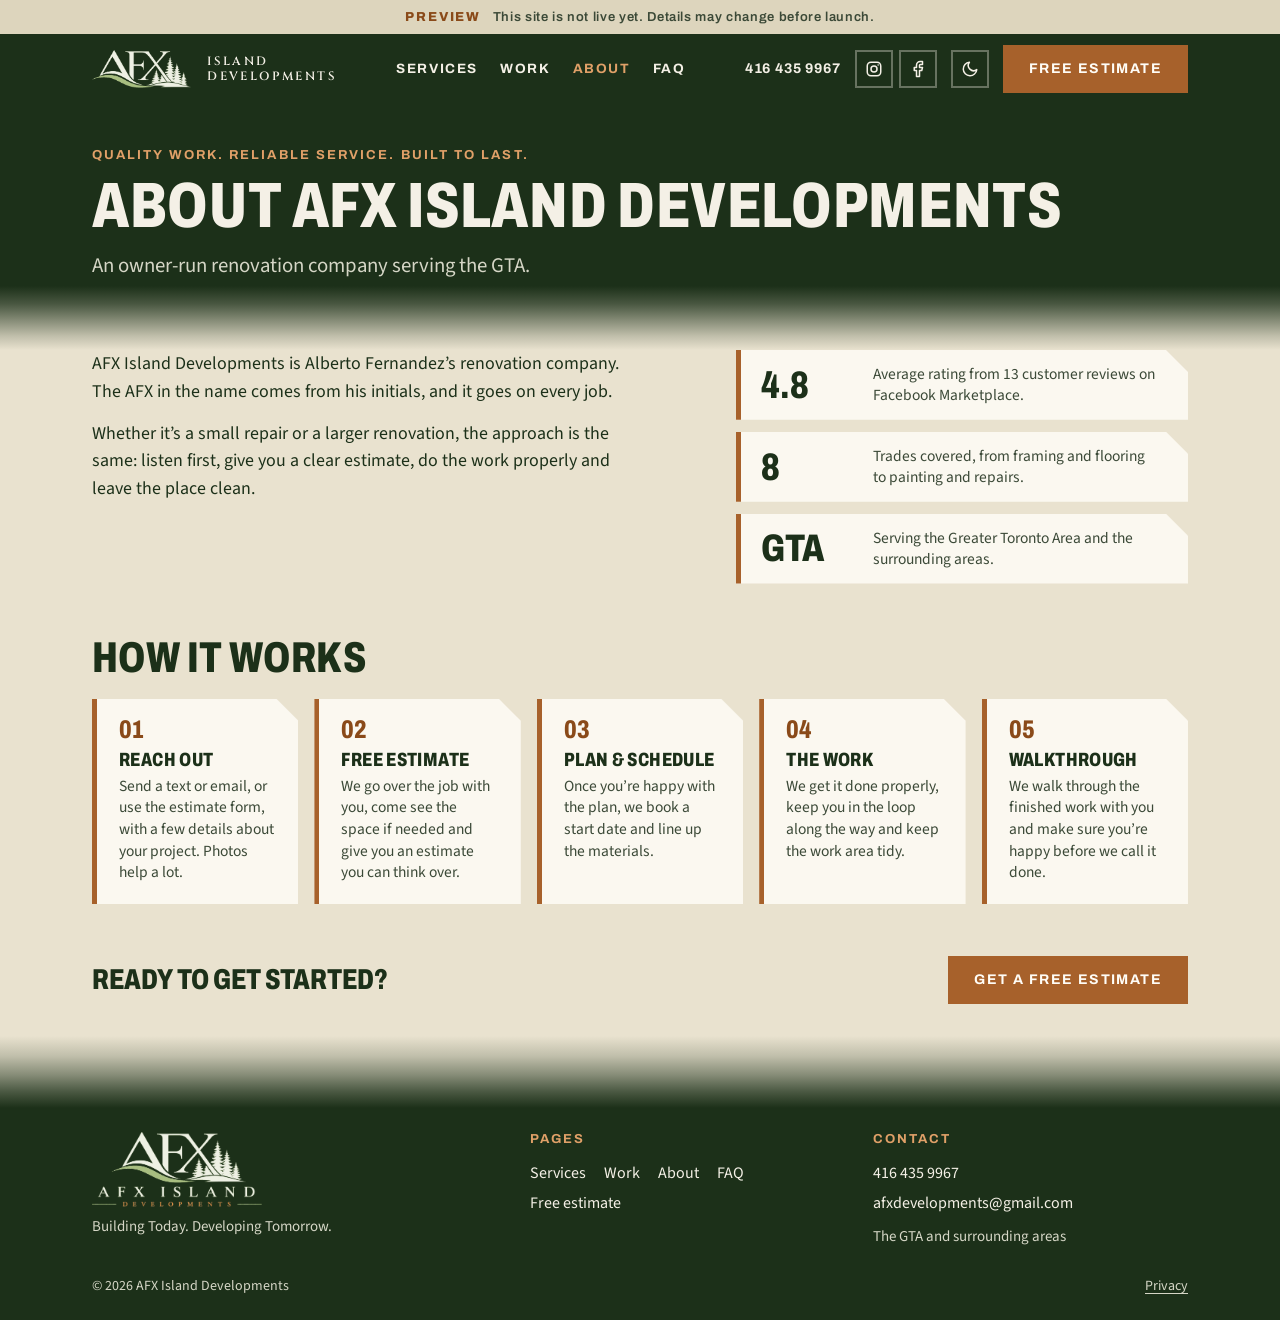
==== commit 0874a4b7: "Seamless look: remove ruler and divider lines, fade bands into the page, make cards the focal surfac" ====
--- a/about.html
+++ b/about.html
@@ -49,7 +49,7 @@
   </div>
 </header>
 <main id="main">
-<div class="page-head"><div class="wrap">
+<div class="page-head dark"><div class="wrap">
   <p class="eyebrow">Quality Work. Reliable Service. Built to Last.</p>
   <h1>About AFX Island Developments</h1>
   <p class="lede">An owner-run renovation company serving the GTA.</p>
@@ -75,7 +75,7 @@
 </div>
 </main>
 
-<div class="footer-ruler" aria-hidden="true"></div>
+<div class="footer-fade" aria-hidden="true"></div>
 <footer class="site-footer dark">
   <div class="wrap foot-grid">
     <div>
--- a/css/site.css
+++ b/css/site.css
@@ -6,11 +6,10 @@
   --cream: #f4f0e6;            /* the light colour used on the dark bands (header, hero, footer) */
   --on-dark: #d5d6c6;
   /* theme tokens (light) */
-  --paper: #f4f0e6; --alt: #ebe5d4; --card: #fbf8f0; --field: #fffdf7;
-  --ink: #1c3019; --ink-2: #3b4937; --ink-3: #566352;
+  --paper: #e9e2cf; --alt: #ddd5bd; --card: #fbf8f0; --field: #fffdf7;
+  --ink: #1c3019; --ink-2: #3b4937; --ink-3: #4f5c4b;
   --edge: #1c3019; --edge-strong: #1c3019; --line: #d6cdb6;
-  --accent-text: #8f4d1b; --olive-line: #5b623d; --sel-bg: #1c3019; --sel-fg: #f4f0e6; --err: #a8261e;
-  --tick-page: rgb(28 48 25 / .32);
+  --accent-text: #8a4a19; --olive-line: #5b623d; --sel-bg: #1c3019; --sel-fg: #f4f0e6; --err: #a8261e;
   color-scheme: light;
   --display: 'Archivo', ui-sans-serif, system-ui, sans-serif;
   --serif: 'Cinzel', Georgia, serif;
@@ -18,17 +17,17 @@
   --max: 1160px; --gutter: clamp(16px, 4vw, 32px);
 }
 @media (prefers-color-scheme: dark) { :root:not([data-theme="light"]) {
-  --paper: #0e180d; --alt: #142213; --card: #162615; --field: #0c140b;
+  --paper: #0b140a; --alt: #122011; --card: #1b2f1a; --field: #09110a;
   --ink: #eef0e4; --ink-2: #c9d0bf; --ink-3: #9aa795;
   --edge: #3d5638; --edge-strong: #7d9277; --line: #2a3d29;
   --accent-text: #e0a068; --olive-line: #7f8b55; --sel-bg: #eef0e4; --sel-fg: #1c3019; --err: #ff9b8f;
-  --tick-page: rgb(244 240 230 / .2); color-scheme: dark; } }
+  color-scheme: dark; } }
 :root[data-theme="dark"] {
-  --paper: #0e180d; --alt: #142213; --card: #162615; --field: #0c140b;
+  --paper: #0b140a; --alt: #122011; --card: #1b2f1a; --field: #09110a;
   --ink: #eef0e4; --ink-2: #c9d0bf; --ink-3: #9aa795;
   --edge: #3d5638; --edge-strong: #7d9277; --line: #2a3d29;
   --accent-text: #e0a068; --olive-line: #7f8b55; --sel-bg: #eef0e4; --sel-fg: #1c3019; --err: #ff9b8f;
-  --tick-page: rgb(244 240 230 / .2); color-scheme: dark; }
+  color-scheme: dark; }
 
 *, *::before, *::after { box-sizing: border-box; }
 html { -webkit-text-size-adjust: 100%; }
@@ -54,7 +53,7 @@
 .lede { font-size: clamp(1.1rem, 1rem + .4vw, 1.3rem); color: var(--ink-2); max-width: 56ch; }
 
 /* preview bar (removed at launch, see README) */
-.preview-bar { background: var(--alt); color: var(--ink-2); text-align: center; padding: 8px var(--gutter); font: 600 13px/1.4 var(--display); letter-spacing: .05em; border-bottom: 1px solid var(--line); }
+.preview-bar { background: var(--alt); color: var(--ink-2); text-align: center; padding: 8px var(--gutter); font: 600 13px/1.4 var(--display); letter-spacing: .05em; }
 .preview-bar b { font-weight: 800; text-transform: uppercase; letter-spacing: .14em; margin-right: 8px; color: var(--accent-text); }
 
 /* buttons */
@@ -66,18 +65,18 @@
 .dark .btn.ghost:hover { background: var(--cream); color: var(--forest); border-color: var(--cream); }
 
 /* header: dark in both themes, so text on it is always the light colour */
-.site-header { background: var(--forest); color: var(--cream); border-bottom: 3px solid var(--copper); }
+.site-header { background: var(--forest); color: var(--cream); }
 .bar { display: flex; align-items: center; gap: 24px; min-height: 70px; }
 .logo { display: flex; align-items: center; gap: 12px; color: var(--cream); text-decoration: none; }
 .logo img { height: 38px; width: auto; display: block; }
-.logo span { font: 600 12px/1.25 var(--serif); letter-spacing: .2em; text-transform: uppercase; padding-left: 12px; border-left: 1px solid rgb(244 240 230 / .3); color: var(--cream); }
+.logo span { font: 600 12px/1.25 var(--serif); letter-spacing: .2em; text-transform: uppercase; padding-left: 4px; color: var(--cream); }
 /* the wordmark always keeps the light colour against the dark header, including on hover and focus */
 .dark a.logo:hover, .dark a.logo:focus-visible { color: var(--cream); }
-.dark a.logo:hover span { color: var(--cream); border-left-color: var(--copper-light); }
+.dark a.logo:hover span { color: var(--cream); }
 .nav { display: flex; gap: 22px; margin-inline: auto; }
-.nav a { color: var(--cream); text-decoration: none; font: 700 13.5px/1 var(--display); letter-spacing: .12em; text-transform: uppercase; padding: 10px 0; border-bottom: 3px solid transparent; }
+.nav a { color: var(--cream); text-decoration: none; font: 700 13.5px/1 var(--display); letter-spacing: .12em; text-transform: uppercase; padding: 10px 0; }
 .dark .nav a:hover { color: var(--copper-light); }
-.nav a[aria-current="page"] { border-bottom-color: var(--copper-light); }
+.nav a[aria-current="page"] { color: var(--copper-light); }
 .nav .nav-est, .nav-social { display: none; }
 .bar-end { display: flex; align-items: center; gap: 14px; }
 .phone { color: var(--cream); text-decoration: none; font: 700 14px/1 var(--display); letter-spacing: .06em; white-space: nowrap; }
@@ -94,45 +93,60 @@
 .btn.est { white-space: nowrap; }
 
 /* hero */
-.hero { position: relative; background: var(--forest); color: var(--cream); padding: clamp(28px, 4.5vw, 56px) 0 clamp(52px, 6vw, 64px); }
+/* the dark bands fade smoothly into the page: no edges, no rules */
+.hero, .page-head { --fade: 110px; background: linear-gradient(to bottom,
+  var(--forest) 0, var(--forest) calc(100% - var(--fade)),
+  color-mix(in srgb, var(--forest) 78%, var(--paper)) calc(100% - var(--fade) * .72),
+  color-mix(in srgb, var(--forest) 48%, var(--paper)) calc(100% - var(--fade) * .46),
+  color-mix(in srgb, var(--forest) 20%, var(--paper)) calc(100% - var(--fade) * .22),
+  var(--paper) 100%); color: var(--cream); }
+.hero { position: relative; padding: clamp(28px, 4.5vw, 56px) 0 calc(var(--fade) + 6px); }
 .hero-grid { display: grid; grid-template-columns: 1.25fr .75fr; gap: 48px; align-items: center; }
 .hero .eyebrow { color: var(--copper-light); }
 .hero h1 { margin: 12px 0 14px; }
 .hero .lede { color: var(--on-dark); margin-bottom: 0; }
 .actions { display: flex; flex-wrap: wrap; gap: 12px; margin-top: 24px; }
 .hero-logo { width: 100%; max-width: 380px; justify-self: end; }
-.facts { list-style: none; display: flex; flex-wrap: wrap; gap: 8px 32px; margin: 28px 0 0; padding: 16px 0 0; border-top: 1px solid rgb(244 240 230 / .2); color: var(--on-dark); font-size: 15px; }
+.facts { list-style: none; display: flex; flex-wrap: wrap; gap: 8px 32px; margin: 30px 0 0; padding: 0; color: var(--on-dark); font-size: 15px; }
 .facts b { font: 800 17px var(--display); color: var(--cream); margin-right: 4px; }
 
-/* tape-measure edge: a faint ruler along the bottom of the hero and the top of the footer */
-.ruler, .footer-ruler { --t: rgb(244 240 230 / .24); height: 26px; background:
-  linear-gradient(90deg, var(--t) 0 2px, transparent 2px) 0 100% / 96px 26px repeat-x,
-  linear-gradient(90deg, var(--t) 0 1px, transparent 1px) 0 100% / 48px 16px repeat-x,
-  linear-gradient(90deg, var(--t) 0 1px, transparent 1px) 0 100% / 12px 8px repeat-x; }
-.ruler { position: absolute; left: 0; right: 0; bottom: 0; }
-.footer-ruler { --t: var(--tick-page); margin-top: clamp(20px, 3vw, 32px); }
+/* soft fade from the page into the footer */
+.footer-fade { height: 72px; margin-top: clamp(12px, 2vw, 24px); background: linear-gradient(to bottom,
+  var(--paper) 0,
+  color-mix(in srgb, var(--forest) 20%, var(--paper)) 28%,
+  color-mix(in srgb, var(--forest) 48%, var(--paper)) 54%,
+  color-mix(in srgb, var(--forest) 78%, var(--paper)) 78%,
+  var(--forest) 100%); }
 
 /* sections */
 .section { padding: clamp(32px, 5vw, 60px) 0 clamp(8px, 1.5vw, 16px); }
 .section-head { display: flex; justify-content: space-between; align-items: baseline; flex-wrap: wrap; gap: 8px 16px; margin-bottom: 22px; }
 .more { font: 700 13px/1 var(--display); letter-spacing: .12em; text-transform: uppercase; }
-.page-head { padding: clamp(28px, 4.5vw, 52px) 0 clamp(16px, 2.5vw, 28px); }
+.page-head { --fade: 64px; padding: clamp(24px, 4vw, 44px) 0 calc(var(--fade) + 4px); }
 .page-head h1 { font-size: clamp(2.4rem, 1.5rem + 3.4vw, 4rem); margin: 10px 0 12px; }
-.page-head .lede { margin: 0; }
-.cta-row { display: flex; justify-content: space-between; align-items: center; flex-wrap: wrap; gap: 16px 32px; margin-top: clamp(32px, 5vw, 56px); padding-top: 24px; border-top: 2px solid var(--edge); }
+.page-head .lede { margin: 0; color: var(--on-dark); }
+.page-head .eyebrow { color: var(--copper-light); }
+.page-head .updated { color: var(--on-dark); }
+.cta-row { display: flex; justify-content: space-between; align-items: center; flex-wrap: wrap; gap: 16px 32px; margin-top: clamp(32px, 5vw, 52px); }
 .cta-row p { margin: 0; font: 800 clamp(1.3rem, 1rem + 1.2vw, 1.8rem)/1.1 var(--display); font-stretch: 75%; text-transform: uppercase; }
+
+/* cards: tonal plates with one cut corner and a copper edge */
+.tile, .svc, .proj, .step, .stat, .panel, .faq details { --cut: 30px; background: var(--card); border: 0; border-left: 5px solid var(--copper);
+  clip-path: polygon(0 0, calc(100% - var(--cut)) 0, 100% var(--cut), 100% 100%, 0 100%); }
+.tile, .step, .stat, .faq details { --cut: 22px; }
+.tile .n, .svc .n { display: inline-block; align-self: flex-start; margin: 0; padding: 5px 9px 4px; background: var(--copper); color: #fffdf7; font: 700 12px/1 var(--display); letter-spacing: .14em; }
 
 /* service tiles (home) and cards (services page) */
 .tiles { display: grid; grid-template-columns: repeat(4, 1fr); gap: 14px; }
-.tile { display: block; padding: 16px 18px 20px; background: var(--card); border: 2px solid var(--edge); border-top: 5px solid var(--olive-line); color: var(--ink); text-decoration: none; }
-.tile:hover { background: var(--sel-bg); color: var(--sel-fg); border-color: var(--sel-bg); border-top-color: var(--copper); }
-.tile .n { font: 700 12px/1 var(--display); letter-spacing: .14em; color: var(--accent-text); }
-.tile h3 { margin: 8px 0 8px; }
+.tile { display: block; padding: 18px 22px 20px; color: var(--ink); text-decoration: none; }
+.tile:focus-visible { outline-offset: -6px; }
+.tile:hover { background: var(--sel-bg); color: var(--sel-fg); }
+.tile h3 { margin: 10px 0 8px; }
 .tile p { margin: 0; font-size: 15px; line-height: 1.4; color: var(--ink-2); }
-.tile:hover .n, .tile:hover p { color: inherit; }
+.tile:hover p { color: inherit; }
 .svc-grid { display: grid; grid-template-columns: repeat(auto-fit, minmax(250px, 1fr)); gap: 16px; }
-.svc { display: flex; flex-direction: column; gap: 10px; padding: 20px; background: var(--card); border: 2px solid var(--edge); border-top: 6px solid var(--copper); scroll-margin-top: 16px; }
-.svc:target { outline: 3px solid var(--copper); outline-offset: 3px; }
+.svc { display: flex; flex-direction: column; gap: 10px; padding: 22px 20px 22px 22px; scroll-margin-top: 16px; }
+.svc:target { background: color-mix(in srgb, var(--card), var(--copper) 16%); }
 .svc h3 { margin: 0; }
 .svc > p { margin: 0; color: var(--ink-2); font-size: 16px; line-height: 1.4; }
 .svc ul { list-style: none; margin: 0; padding: 0; font-size: 16px; }
@@ -146,10 +160,10 @@
 .chip:hover { background: var(--alt); }
 .chip[aria-pressed="true"] { background: var(--sel-bg); color: var(--sel-fg); border-color: var(--sel-bg); }
 .projects { display: grid; grid-template-columns: repeat(auto-fill, minmax(440px, 1fr)); gap: 16px; }
-.proj { display: grid; grid-template-columns: 163px 1fr; background: var(--card); border: 2px solid var(--edge); }
+.proj { display: grid; grid-template-columns: 163px 1fr; }
 .proj[hidden] { display: none; }
 .proj img { width: 100%; height: 100%; min-height: 163px; object-fit: cover; display: block; background: var(--alt); }
-.proj div { padding: 16px 18px; display: flex; flex-direction: column; gap: 8px; }
+.proj div { padding: 16px 38px 16px 18px; display: flex; flex-direction: column; gap: 8px; }
 .proj .eyebrow { letter-spacing: .1em; }
 .proj h3 { margin: 0; }
 .proj p { margin: 0; font-size: 15.5px; line-height: 1.4; color: var(--ink-2); }
@@ -159,11 +173,11 @@
 .about-grid { display: grid; grid-template-columns: 1.3fr 1fr; gap: clamp(24px, 5vw, 56px); align-items: start; }
 .story p { font-size: 1.12rem; max-width: 60ch; }
 .stats { display: grid; gap: 12px; }
-.stat { display: grid; grid-template-columns: 96px 1fr; gap: 16px; align-items: center; padding: 14px 18px; background: var(--card); border: 2px solid var(--edge); border-left: 6px solid var(--olive-line); }
+.stat { display: grid; grid-template-columns: 96px 1fr; gap: 16px; align-items: center; padding: 14px 30px 14px 20px; }
 .stat b { font: 800 2.4rem/1 var(--display); font-stretch: 75%; color: var(--ink); }
 .stat span { font-size: 15.5px; line-height: 1.35; color: var(--ink-2); }
 .steps { list-style: none; margin: 0; padding: 0; display: grid; grid-template-columns: repeat(auto-fit, minmax(190px, 1fr)); gap: 16px; }
-.step { padding: 16px 18px 18px; background: var(--card); border: 2px solid var(--edge); border-top: 5px solid var(--olive-line); }
+.step { padding: 18px 22px 20px; }
 .step .n { display: block; font: 800 1.6rem/1 var(--display); font-stretch: 75%; color: var(--accent-text); margin-bottom: 8px; }
 .step h3 { margin: 0 0 6px; font-size: 1.2rem; }
 .step p { margin: 0; font-size: 15.5px; line-height: 1.4; color: var(--ink-2); }
@@ -171,14 +185,14 @@
 .about-sec > h2 { margin-bottom: 20px; }
 
 /* faq */
-.faq { max-width: 800px; border-bottom: 2px solid var(--edge); }
-.faq details { border-top: 2px solid var(--edge); }
-.faq summary { display: flex; justify-content: space-between; gap: 16px; align-items: center; padding: 18px 0; cursor: pointer; list-style: none; font: 700 1.12rem/1.3 var(--body); }
+.faq { max-width: 800px; display: grid; gap: 10px; }
+.faq details { padding: 0 30px 0 22px; }
+.faq summary { display: flex; justify-content: space-between; gap: 16px; align-items: center; padding: 16px 0; cursor: pointer; list-style: none; font: 700 1.12rem/1.3 var(--body); }
 .faq summary::-webkit-details-marker { display: none; }
 .faq summary::after { content: '+'; font: 800 1.6rem/1 var(--display); color: var(--accent-text); }
 .faq details[open] summary::after { content: '\2212'; }
 .faq summary:hover { color: var(--accent-text); }
-.faq details p { margin: 0 0 18px; max-width: 62ch; color: var(--ink-2); }
+.faq details p { margin: 0 0 16px; max-width: 62ch; color: var(--ink-2); }
 
 /* estimate form */
 .quote-grid { display: grid; grid-template-columns: 1.3fr 1fr; gap: clamp(24px, 4vw, 48px); align-items: start; }
@@ -201,12 +215,12 @@
 .err { display: block; margin-top: 4px; color: var(--err); font-size: 14px; font-weight: 600; }
 .send { display: flex; flex-wrap: wrap; gap: 12px; margin-top: 4px; }
 .note { margin: 12px 0 0; font-size: 15px; color: var(--ink-3); }
-.panel { background: var(--card); border: 2px solid var(--edge); border-top: 6px solid var(--olive-line); padding: 20px; margin-bottom: 16px; }
+.panel { padding: 22px 30px 22px 24px; margin-bottom: 16px; }
 .panel h2 { font-size: 1.5rem; margin-bottom: 12px; }
 .preview { margin: 0; white-space: pre-wrap; word-break: break-word; font: 400 15px/1.5 var(--body); color: var(--ink-2); max-height: 340px; overflow: auto; }
 .contact-list { margin: 0; padding: 0; list-style: none; }
-.contact-list li { display: flex; justify-content: space-between; align-items: center; flex-wrap: wrap; gap: 6px 12px; padding: 10px 0; border-top: 1px solid var(--line); }
-.contact-list li:first-child { border-top: 0; padding-top: 0; }
+.contact-list li { display: flex; justify-content: space-between; align-items: center; flex-wrap: wrap; gap: 6px 12px; padding: 9px 0; }
+.contact-list li:first-child { padding-top: 0; }
 .contact-list .k { font: 700 12px/1 var(--display); letter-spacing: .14em; text-transform: uppercase; color: var(--ink-3); }
 .contact-list .v { font-weight: 600; }
 .copy { min-height: 32px; padding: 0 12px; border: 2px solid var(--edge-strong); background: transparent; color: var(--ink); font: 700 12px/1 var(--display); letter-spacing: .1em; text-transform: uppercase; cursor: pointer; margin-left: 10px; }
@@ -214,7 +228,7 @@
 
 /* privacy / plain text pages */
 .prose { max-width: 740px; }
-.prose h2 { font-size: 1.5rem; margin: 32px 0 8px; padding-top: 20px; border-top: 2px solid var(--edge); }
+.prose h2 { font-size: 1.5rem; margin: 36px 0 8px; }
 .prose ul { margin: 0 0 14px; padding-left: 1.2em; }
 .prose li { margin-bottom: 6px; }
 .prose li::marker { color: var(--copper); }
@@ -230,7 +244,7 @@
 .foot-grid h2 { margin: 0 0 10px; font: 700 13px/1.2 var(--display); letter-spacing: .16em; text-transform: uppercase; color: var(--copper-light); }
 .foot-grid a { display: block; padding: 3px 0; color: var(--cream); text-decoration: none; font-size: 16px; }
 .dark .foot-grid a:hover { color: var(--copper-light); text-decoration: underline; }
-.foot-base { display: flex; justify-content: space-between; flex-wrap: wrap; gap: 8px 16px; padding-top: 16px; padding-bottom: 20px; border-top: 1px solid rgb(244 240 230 / .18); font-size: 14px; color: var(--on-dark); }
+.foot-base { display: flex; justify-content: space-between; flex-wrap: wrap; gap: 8px 16px; padding-top: 8px; padding-bottom: 22px; font-size: 14px; color: var(--on-dark); }
 .foot-base a { color: var(--on-dark); }
 .dark .foot-base a:hover { color: var(--copper-light); }
 
@@ -249,11 +263,11 @@
   .icon-btn { width: 40px; height: 40px; }
   .menu-btn { display: inline-flex; flex-direction: column; justify-content: center; gap: 5px; width: 44px; height: 44px; padding: 0 10px; border: 2px solid var(--cream); background: none; cursor: pointer; }
   .menu-btn span { display: block; height: 2px; background: var(--cream); }
-  .nav { order: 5; flex-basis: 100%; flex-direction: column; gap: 0; margin: 0 0 10px; border-top: 1px solid rgb(244 240 230 / .2); }
+  .nav { order: 5; flex-basis: 100%; flex-direction: column; gap: 0; margin: 0 0 10px; }
   .js .nav { display: none; }
   .menu-open .nav { display: flex; }
-  .nav a { padding: 16px 0; font-size: 15px; border-bottom: 1px solid rgb(244 240 230 / .12); }
-  .nav a[aria-current="page"] { border-bottom-color: rgb(244 240 230 / .12); color: var(--copper-light); }
+  .nav a { padding: 14px 0; font-size: 15px; }
+  .nav a[aria-current="page"] { color: var(--copper-light); }
   .nav .nav-est { display: block; color: var(--copper-light); }
   .nav-social { display: flex; gap: 8px; padding: 14px 0 4px; }
   .nav .nav-social a { display: inline-flex; padding: 0; border: 2px solid rgb(244 240 230 / .35); }
@@ -265,10 +279,11 @@
   .foot-grid > :first-child { grid-column: 1 / -1; }
 }
 @media (max-width: 560px) {
+  .hero { --fade: 80px; }
   body { font-size: 16.5px; }
   .logo span { display: none; }
   .tiles { grid-template-columns: 1fr 1fr; gap: 10px; }
-  .tile { padding: 12px 12px 14px; }
+  .tile { padding: 12px 18px 14px 14px; }
   .tile p { display: none; }
   .tile h3 { font-size: 1.15rem; margin: 6px 0 0; }
   .row2 { grid-template-columns: 1fr; }
@@ -276,7 +291,8 @@
   .cta-row .btn { width: 100%; }
   .proj { grid-template-columns: 112px 1fr; }
   .proj img { min-height: 112px; }
-  .proj div { padding: 12px 14px; }
+  .proj div { padding: 12px 30px 12px 14px; }
+  .tile { --cut: 18px; }
   .stat { grid-template-columns: 76px 1fr; }
   .actions .btn, .send .btn { width: 100%; }
   .facts { gap: 6px 20px; }
